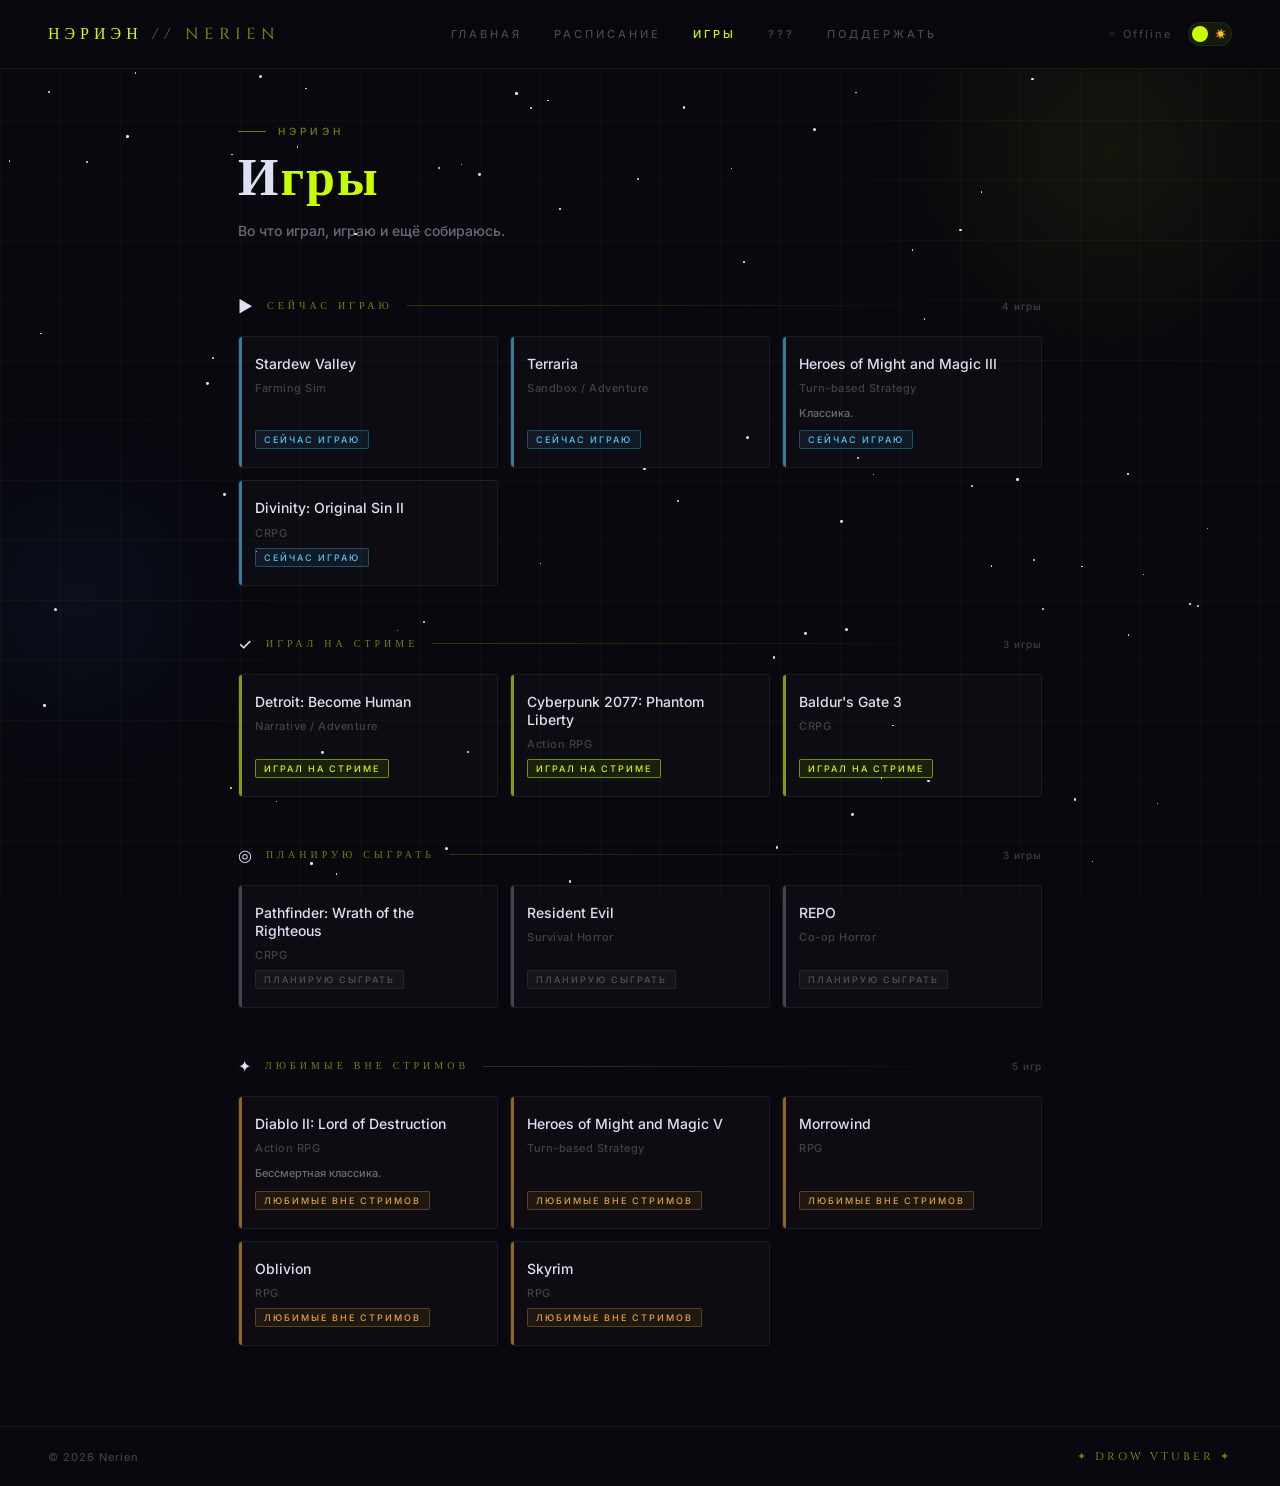
==== docs/games.html @ 8ca504ef "- поменяно название папки;" ====
<!DOCTYPE html>
<html lang="ru">
<head>
  <meta charset="UTF-8">
  <meta name="viewport" content="width=device-width, initial-scale=1.0">
  <title>Игры — Нэриэн</title>
  <link rel="stylesheet" href="../CSS/style.css">
  <link rel="stylesheet" href="../CSS/games.css">
</head>
<body>

<div class="bg-layer">
  <div class="bg-grid"></div>
  <div class="bg-orb1"></div>
  <div class="bg-orb2"></div>
</div>

<nav>
  <div class="logo"><a href="index.html">Нэриэн <span>// Nerien</span></a></div>
  <div class="nav-links">
    <a href="index.html">Главная</a>
    <a href="schedule.html">Расписание</a>
    <a href="games.html" class="active">Игры</a>
    <a href="lore.html">???</a>
    <a href="support.html">Поддержать</a>
  </div>
  <div class="nav-right">
    <div class="nav-live"><span class="live-dot"></span>Offline</div>
    <button class="theme-toggle" id="theme-toggle" title="Сменить тему">
      <div class="toggle-icons"><span>🌙</span><span>☀️</span></div>
    </button>
  </div>
</nav>

<main class="page-main">
  <div class="page-header">
    <div class="hero-eyebrow">Нэриэн</div>
    <h1 class="page-title">И<span class="accent">гры</span></h1>
    <p class="page-sub">Во что играл, играю и ещё собираюсь.</p>
  </div>

  <div class="games-sections" id="games-sections">
    <!-- Генерируется из JS -->
  </div>
</main>

<footer>
  <div class="f-copy">© 2026 Nerien</div>
  <div class="f-sig">✦ DROW VTUBER ✦</div>
</footer>

<script src="../JS/script.js"></script>
<script src="../JS/games.js"></script>
</body>
</html>
---- CSS/style.css ----
@import url('https://fonts.googleapis.com/css2?family=Cinzel:wght@400;600;700&family=Inter:wght@300;400;500&display=swap');

* { margin: 0; padding: 0; box-sizing: border-box; }

body {
  font-family: 'Inter', sans-serif;
  font-weight: 500;
  overflow-x: hidden;
  transition: background .4s, color .4s;
}

/* ===================== ТЁМНАЯ ТЕМА (по умолчанию) ===================== */
body.dark {
  background: #08080e;
  color: #dde0f0;
  --accent: #c8ff00;
  --accent-dim: rgba(200,255,0,0.5);
  --accent-bg: rgba(200,255,0,0.08);
  --accent-border: rgba(200,255,0,0.5);
  --accent-orb: rgba(200,255,0,0.06);
  --blue: rgba(100,180,255,0.8);
  --blue-orb: rgba(60,140,255,0.06);
  --text-primary: #dde0f0;
  --text-muted: rgba(221,224,240,0.45);
  --text-faint: rgba(221,224,240,0.25);
  --text-label: rgba(221,224,240,0.3);
  --border: rgba(221,224,240,0.07);
  --border-nav: rgba(200,255,0,0.08);
  --card-bg: rgba(255,255,255,0.02);
  --card-hover: rgba(255,255,255,0.04);
  --surface: #08080e;
  --nav-bg: rgba(8,8,14,0.85);
  --grid-color: rgba(200,255,0,0.03);
  --dust-color: rgba(255,255,255,0.9);
  --placeholder-border: rgba(200,255,0,0.2);
  --placeholder-bg: rgba(200,255,0,0.02);
  --placeholder-text: rgba(200,255,0,0.3);
  --stat-track: rgba(221,224,240,0.06);
  --stat1: linear-gradient(90deg, #c8ff00, #a0d000);
  --stat2: linear-gradient(90deg, #4fc3f7, #2096c8);
  --stat3: linear-gradient(90deg, #c8ff00, #4fc3f7);
  --stat4: linear-gradient(90deg, rgba(221,224,240,0.3), rgba(221,224,240,0.1));
  --glow: rgba(200,255,0,0.12);
  --glow2: rgba(200,255,0,0.25);
  --shadow: none;
}

/* ===================== СВЕТЛАЯ ТЕМА ===================== */
body.light {
  background: #f0ede6;
  color: #1a1a2e;
  --accent: #7a5c1e;
  --accent-dim: rgba(122,92,30,0.55);
  --accent-bg: rgba(122,92,30,0.08);
  --accent-border: rgba(122,92,30,0.45);
  --accent-orb: rgba(180,140,60,0.1);
  --blue: rgba(80,120,200,0.8);
  --blue-orb: rgba(80,120,200,0.08);
  --text-primary: #1a1a2e;
  --text-muted: rgba(26,26,46,0.5);
  --text-faint: rgba(26,26,46,0.25);
  --text-label: rgba(26,26,46,0.3);
  --border: rgba(26,26,46,0.08);
  --border-nav: rgba(100,70,20,0.1);
  --card-bg: rgba(255,255,255,0.5);
  --card-hover: rgba(255,255,255,0.9);
  --surface: #f0ede6;
  --nav-bg: rgba(240,237,230,0.85);
  --grid-color: rgba(100,70,20,0.05);
  --dust-color: rgba(160,120,40,0.35);
  --placeholder-border: rgba(122,92,30,0.25);
  --placeholder-bg: rgba(122,92,30,0.03);
  --placeholder-text: rgba(122,92,30,0.4);
  --stat-track: rgba(26,26,46,0.07);
  --stat1: linear-gradient(90deg, #b8922a, #8a6e1e);
  --stat2: linear-gradient(90deg, #5078c8, #3a5aa0);
  --stat3: linear-gradient(90deg, #b8922a, #5078c8);
  --stat4: linear-gradient(90deg, rgba(26,26,46,0.25), rgba(26,26,46,0.1));
  --glow: rgba(180,140,60,0.15);
  --glow2: rgba(180,140,60,0.3);
  --shadow: 0 8px 24px rgba(0,0,0,0.06);
}

/* ===================== BACKGROUND ===================== */
.bg-layer {
  position: fixed;
  inset: 0;
  pointer-events: none;
  overflow: hidden;
  z-index: 0;
}
.bg-grid {
  position: absolute;
  inset: 0;
  background-image:
          linear-gradient(var(--grid-color) 1px, transparent 1px),
          linear-gradient(90deg, var(--grid-color) 1px, transparent 1px);
  background-size: 60px 60px;
}
.bg-orb1 {
  position: absolute;
  top: -100px; right: -80px;
  width: 500px; height: 500px;
  border-radius: 50%;
  background: radial-gradient(circle, var(--accent-orb) 0%, transparent 70%);
}
.bg-orb2 {
  position: absolute;
  bottom: 100px; left: -120px;
  width: 400px; height: 400px;
  border-radius: 50%;
  background: radial-gradient(circle, var(--blue-orb) 0%, transparent 70%);
}
.particle {
  position: absolute;
  border-radius: 50%;
  background: var(--dust-color);
  animation: tw var(--d) ease-in-out infinite alternate;
}
@keyframes tw { from { opacity: .05; } to { opacity: .65; } }

/* ===================== THEME TOGGLE ===================== */
.theme-toggle {
  width: 44px; height: 24px;
  border-radius: 12px;
  border: 1px solid var(--border-nav);
  background: var(--accent-bg);
  cursor: pointer;
  position: relative;
  transition: background .3s, border-color .3s;
  flex-shrink: 0;
}
.theme-toggle::after {
  content: '';
  position: absolute;
  top: 3px; left: 3px;
  width: 16px; height: 16px;
  border-radius: 50%;
  background: var(--accent);
  transition: transform .3s, background .3s;
}
body.light .theme-toggle::after { transform: translateX(20px); }
.toggle-icons {
  position: absolute;
  inset: 0;
  display: flex;
  align-items: center;
  justify-content: space-between;
  padding: 0 5px;
  font-size: 9px;
  pointer-events: none;
}

/* ===================== NAV ===================== */
nav {
  position: relative;
  z-index: 10;
  display: flex;
  justify-content: space-between;
  align-items: center;
  padding: 22px 48px;
  border-bottom: 1px solid var(--border-nav);
  background: var(--nav-bg);
  backdrop-filter: blur(8px);
}
.logo {
  font-family: 'Cinzel', serif;
  font-size: 16px;
  letter-spacing: 5px;
  color: var(--accent);
  text-transform: uppercase;
}
.logo span { color: var(--accent-dim); }
.nav-links { display: flex; gap: 32px; }
.nav-links a {
  font-size: 11px;
  color: var(--text-label);
  text-decoration: none;
  letter-spacing: 3px;
  text-transform: uppercase;
  transition: color .2s;
  cursor: pointer;
}
.nav-links a:hover { color: var(--accent); }
.nav-right { display: flex; align-items: center; gap: 16px; }
.nav-live {
  display: flex;
  align-items: center;
  gap: 8px;
  font-size: 11px;
  color: var(--text-faint);
  letter-spacing: 2px;
}
.live-dot {
  width: 6px; height: 6px;
  border-radius: 50%;
  background: var(--border);
}
.live-dot.online { background: #e05050; animation: pulse 1.5s infinite; }
@keyframes pulse { 0%,100% { opacity:1; } 50% { opacity:.3; } }

/* ===================== HERO ===================== */
.hero {
  position: relative;
  z-index: 5;
  display: grid;
  grid-template-columns: 1fr 300px;
  min-height: 380px;
}
.hero-left {
  padding: 56px 48px 48px;
  display: flex;
  flex-direction: column;
  justify-content: center;
}
.hero-eyebrow {
  font-size: 10px;
  letter-spacing: 4px;
  text-transform: uppercase;
  color: var(--accent-dim);
  margin-bottom: 18px;
  display: flex;
  align-items: center;
  gap: 12px;
}
.hero-eyebrow::before {
  content: '';
  display: block;
  width: 28px; height: 1px;
  background: var(--accent-dim);
}
.hero-name {
  font-family: 'Cinzel', serif;
  font-size: 64px;
  font-weight: 700;
  line-height: .95;
  letter-spacing: 2px;
  color: var(--text-primary);
}
.hero-name .accent { color: var(--accent); }
.hero-sub {
  font-size: 14px;
  color: var(--text-muted);
  margin-top: 20px;
  line-height: 1.9;
  max-width: 400px;
}
.hero-sub em { color: var(--blue); font-style: normal; }
.hero-actions { display: flex; gap: 12px; margin-top: 32px; flex-wrap: wrap; }
.btn-p {
  padding: 12px 28px;
  background: var(--accent-bg);
  border: 1px solid var(--accent-border);
  color: var(--accent);
  font-family: 'Inter', sans-serif;
  font-weight: 500;
  font-size: 11px;
  letter-spacing: 3px;
  text-transform: uppercase;
  cursor: pointer;
  transition: all .2s;
  border-radius: 2px;
}
.btn-p:hover { background: rgba(0,0,0,0.05); filter: brightness(1.1); }
.btn-s {
  padding: 12px 28px;
  background: transparent;
  border: 1px solid var(--border);
  color: var(--text-muted);
  font-family: 'Inter', sans-serif;
  font-weight: 500;
  font-size: 11px;
  letter-spacing: 3px;
  text-transform: uppercase;
  cursor: pointer;
  transition: all .2s;
  border-radius: 2px;
}
.btn-s:hover { border-color: var(--blue); color: var(--blue); }

.hero-right {
  position: relative;
  border-left: 1px solid var(--border-nav);
  display: flex;
  align-items: flex-end;
  justify-content: center;
  overflow: hidden;
}
.hero-right::before {
  content: '';
  position: absolute;
  inset: 0;
  background: radial-gradient(ellipse at 50% 90%, var(--glow) 0%, transparent 65%);
}

/* ФОТО */
.char-photo {
  position: relative;
  width: 240px; height: 320px;
  display: flex;
  align-items: flex-end;
  justify-content: center;
}
.char-photo img {
  /* 👇 ЗАМЕНИ src в HTML, убери style="display:none" */
  display: none;
  width: 100%; height: 100%;
  object-fit: contain;
  object-position: bottom center;
  position: relative;
  z-index: 2;
  filter:
          drop-shadow(0 0 20px var(--glow2))
          drop-shadow(0 0 50px var(--blue-orb));
}
.photo-placeholder {
  width: 100%; height: 100%;
  display: flex;
  flex-direction: column;
  align-items: center;
  justify-content: center;
  border: 1px dashed var(--placeholder-border);
  border-radius: 4px;
  background: var(--placeholder-bg);
  gap: 10px;
  position: relative;
  z-index: 2;
}
.ph-icon { font-size: 32px; color: var(--placeholder-text); }
.ph-text {
  font-size: 11px;
  letter-spacing: 2px;
  text-transform: uppercase;
  color: var(--placeholder-text);
  text-align: center;
  line-height: 2;
}
.ph-hint {
  font-size: 10px;
  color: var(--text-faint);
  text-align: center;
  line-height: 1.8;
  padding: 0 16px;
}
.char-glow {
  position: absolute;
  bottom: 0; left: 50%;
  transform: translateX(-50%);
  width: 180px; height: 90px;
  background: radial-gradient(ellipse, var(--glow) 0%, transparent 70%);
  pointer-events: none;
}

/* ===================== DIVIDER ===================== */
.divider {
  height: 1px;
  background: linear-gradient(90deg, transparent, var(--accent-border), var(--blue-orb), transparent);
  position: relative;
  z-index: 5;
  opacity: .5;
}

/* ===================== ABOUT ===================== */
.about {
  position: relative;
  z-index: 5;
  display: grid;
  grid-template-columns: 1fr 1fr;
}
.about-left { padding: 48px; border-right: 1px solid var(--border); }
.about-right { padding: 48px; }
.section-label {
  font-size: 10px;
  letter-spacing: 4px;
  text-transform: uppercase;
  color: var(--accent-dim);
  margin-bottom: 22px;
  display: flex;
  align-items: center;
  gap: 10px;
}
.section-label::after { content: ''; flex: 1; height: 1px; background: var(--border-nav); }
.about-title {
  font-family: 'Cinzel', serif;
  font-size: 24px;
  font-weight: 600;
  color: var(--text-primary);
  margin-bottom: 18px;
  line-height: 1.3;
}
.about-body { font-size: 14px; color: var(--text-muted); line-height: 2; }
.about-body strong { color: var(--text-primary); font-weight: 500; }
.traits { display: grid; grid-template-columns: 1fr 1fr; gap: 10px; margin-top: 24px; }
.trait {
  padding: 14px 16px;
  border: 1px solid var(--border);
  border-radius: 3px;
  background: var(--card-bg);
  transition: border-color .2s, background .2s;
}
.trait:hover { border-color: var(--accent-border); background: var(--card-hover); }
.trait-icon { font-size: 14px; margin-bottom: 6px; }
.trait-name { font-size: 10px; letter-spacing: 2px; text-transform: uppercase; color: var(--text-label); margin-bottom: 4px; }
.trait-val { font-size: 13px; font-weight: 500; color: var(--text-muted); }

/* STATS */
.stats { display: flex; flex-direction: column; gap: 18px; margin-top: 4px; }
.stat-row { display: flex; flex-direction: column; gap: 7px; }
.stat-label-row { display: flex; justify-content: space-between; font-size: 11px; color: var(--text-label); letter-spacing: 1px; }
.stat-bar { height: 3px; background: var(--stat-track); border-radius: 2px; overflow: hidden; }
.stat-fill { height: 100%; border-radius: 2px; width: 0%; transition: width 1.2s cubic-bezier(.4,0,.2,1); }

/* ===================== PLATFORMS ===================== */
.platforms {
  position: relative;
  z-index: 5;
  padding: 36px 48px;
  border-top: 1px solid var(--border);
}
.plat-grid { display: grid; grid-template-columns: repeat(3,1fr); gap: 14px; }
.plat-card {
  padding: 20px 22px;
  border: 1px solid var(--border);
  border-radius: 4px;
  background: var(--card-bg);
  cursor: pointer;
  transition: all .25s;
  display: flex;
  align-items: center;
  gap: 16px;
  text-decoration: none;
}
.plat-card:hover {
  background: var(--card-hover);
  transform: translateY(-3px);
  box-shadow: var(--shadow);
}
.plat-card.twitch:hover { border-color: var(--accent-border); }
.plat-card.tiktok:hover { border-color: rgba(220,60,60,0.4); }
.plat-card.youtube:hover { border-color: var(--blue); }
.plat-ico { width: 40px; height: 40px; border-radius: 50%; display: flex; align-items: center; justify-content: center; font-size: 15px; flex-shrink: 0; }
.ico-twitch { background: var(--accent-bg); border: 1px solid var(--accent-border); color: var(--accent); }
.ico-tiktok { background: rgba(220,60,60,0.08); border: 1px solid rgba(220,60,60,0.2); color: #dc3c3c; }
.ico-yt { background: var(--blue-orb); border: 1px solid rgba(80,120,200,0.2); color: var(--blue); }
.plat-name { font-size: 14px; font-weight: 500; color: var(--text-primary); margin-bottom: 3px; }
.plat-handle { font-size: 11px; color: var(--text-label); }

/* ===================== FOOTER ===================== */
footer {
  position: relative;
  z-index: 5;
  padding: 22px 48px;
  border-top: 1px solid var(--border);
  display: flex;
  justify-content: space-between;
  align-items: center;
}
.f-copy { font-size: 11px; color: var(--text-faint); letter-spacing: 1px; }
.f-sig { font-family: 'Cinzel', serif; font-size: 11px; color: var(--accent-dim); letter-spacing: 3px; }
---- CSS/games.css ----
nav .nav-links a.active { color: var(--accent); }
nav .logo a { text-decoration: none; color: var(--accent); }

.page-main {
  position: relative;
  z-index: 5;
  max-width: 900px;
  margin: 0 auto;
  padding: 56px 48px 80px;
}

.page-header { margin-bottom: 52px; }
.page-title {
  font-family: 'Cinzel', serif;
  font-size: 52px;
  font-weight: 700;
  line-height: .95;
  letter-spacing: 2px;
  color: var(--text-primary);
  margin-bottom: 14px;
}
.page-title .accent { color: var(--accent); }
.page-sub { font-size: 14px; color: var(--text-muted); line-height: 1.8; }

/* Секции */
.games-sections { display: flex; flex-direction: column; gap: 48px; }

.games-section {}

.section-head {
  display: flex;
  align-items: center;
  gap: 14px;
  margin-bottom: 20px;
}
.section-icon { font-size: 16px; }
.section-name {
  font-size: 10px;
  letter-spacing: 4px;
  text-transform: uppercase;
  color: var(--accent-dim);
  font-family: 'Cinzel', serif;
}
.section-count {
  font-size: 10px;
  color: var(--text-faint);
  letter-spacing: 1px;
  margin-left: auto;
}
.section-line {
  flex: 1;
  height: 1px;
  background: linear-gradient(90deg, var(--accent-border), transparent);
  opacity: .4;
}

/* Сетка карточек */
.games-grid {
  display: grid;
  grid-template-columns: repeat(auto-fill, minmax(200px, 1fr));
  gap: 12px;
}

/* Карточка игры */
.game-card {
  padding: 18px 16px;
  border: 1px solid var(--border);
  border-radius: 4px;
  background: var(--card-bg);
  transition: all .25s;
  display: flex;
  flex-direction: column;
  gap: 8px;
  position: relative;
  overflow: hidden;
}
.game-card::before {
  content: '';
  position: absolute;
  top: 0; left: 0;
  width: 3px;
  height: 100%;
  background: var(--card-accent, transparent);
  transition: opacity .25s;
  opacity: .6;
}
.game-card:hover {
  background: var(--card-hover);
  transform: translateY(-2px);
}
.game-card:hover::before { opacity: 1; }

/* Цвет полоски по категории */
.game-card.played  { --card-accent: var(--accent); }
.game-card.playing { --card-accent: #4fc3f7; }
.game-card.planned { --card-accent: rgba(160,160,200,0.6); }
.game-card.fav     { --card-accent: #e8a030; }

.game-title {
  font-size: 14px;
  font-weight: 500;
  color: var(--text-primary);
  line-height: 1.3;
}
.game-genre {
  font-size: 11px;
  color: var(--text-faint);
  letter-spacing: .5px;
}
.game-note {
  font-size: 11px;
  color: var(--text-muted);
  line-height: 1.6;
  margin-top: 2px;
}

/* Бейдж */
.game-badge {
  display: inline-block;
  font-size: 9px;
  letter-spacing: 2px;
  text-transform: uppercase;
  padding: 3px 8px;
  border-radius: 2px;
  width: fit-content;
  margin-top: auto;
}
.badge-played  { background: var(--accent-bg);             color: var(--accent);      border: 1px solid var(--accent-border); }
.badge-playing { background: rgba(79,195,247,0.08);        color: #4fc3f7;            border: 1px solid rgba(79,195,247,0.3); }
.badge-planned { background: rgba(160,160,200,0.06);       color: var(--text-label);  border: 1px solid var(--border); }
.badge-fav     { background: rgba(232,160,48,0.08);        color: #e8a030;            border: 1px solid rgba(232,160,48,0.3); }

/* Адаптив */
@media (max-width: 600px) {
  .games-grid { grid-template-columns: 1fr 1fr; }
  .page-main { padding: 40px 24px 60px; }
  .page-title { font-size: 36px; }
}
@media (max-width: 380px) {
  .games-grid { grid-template-columns: 1fr; }
}
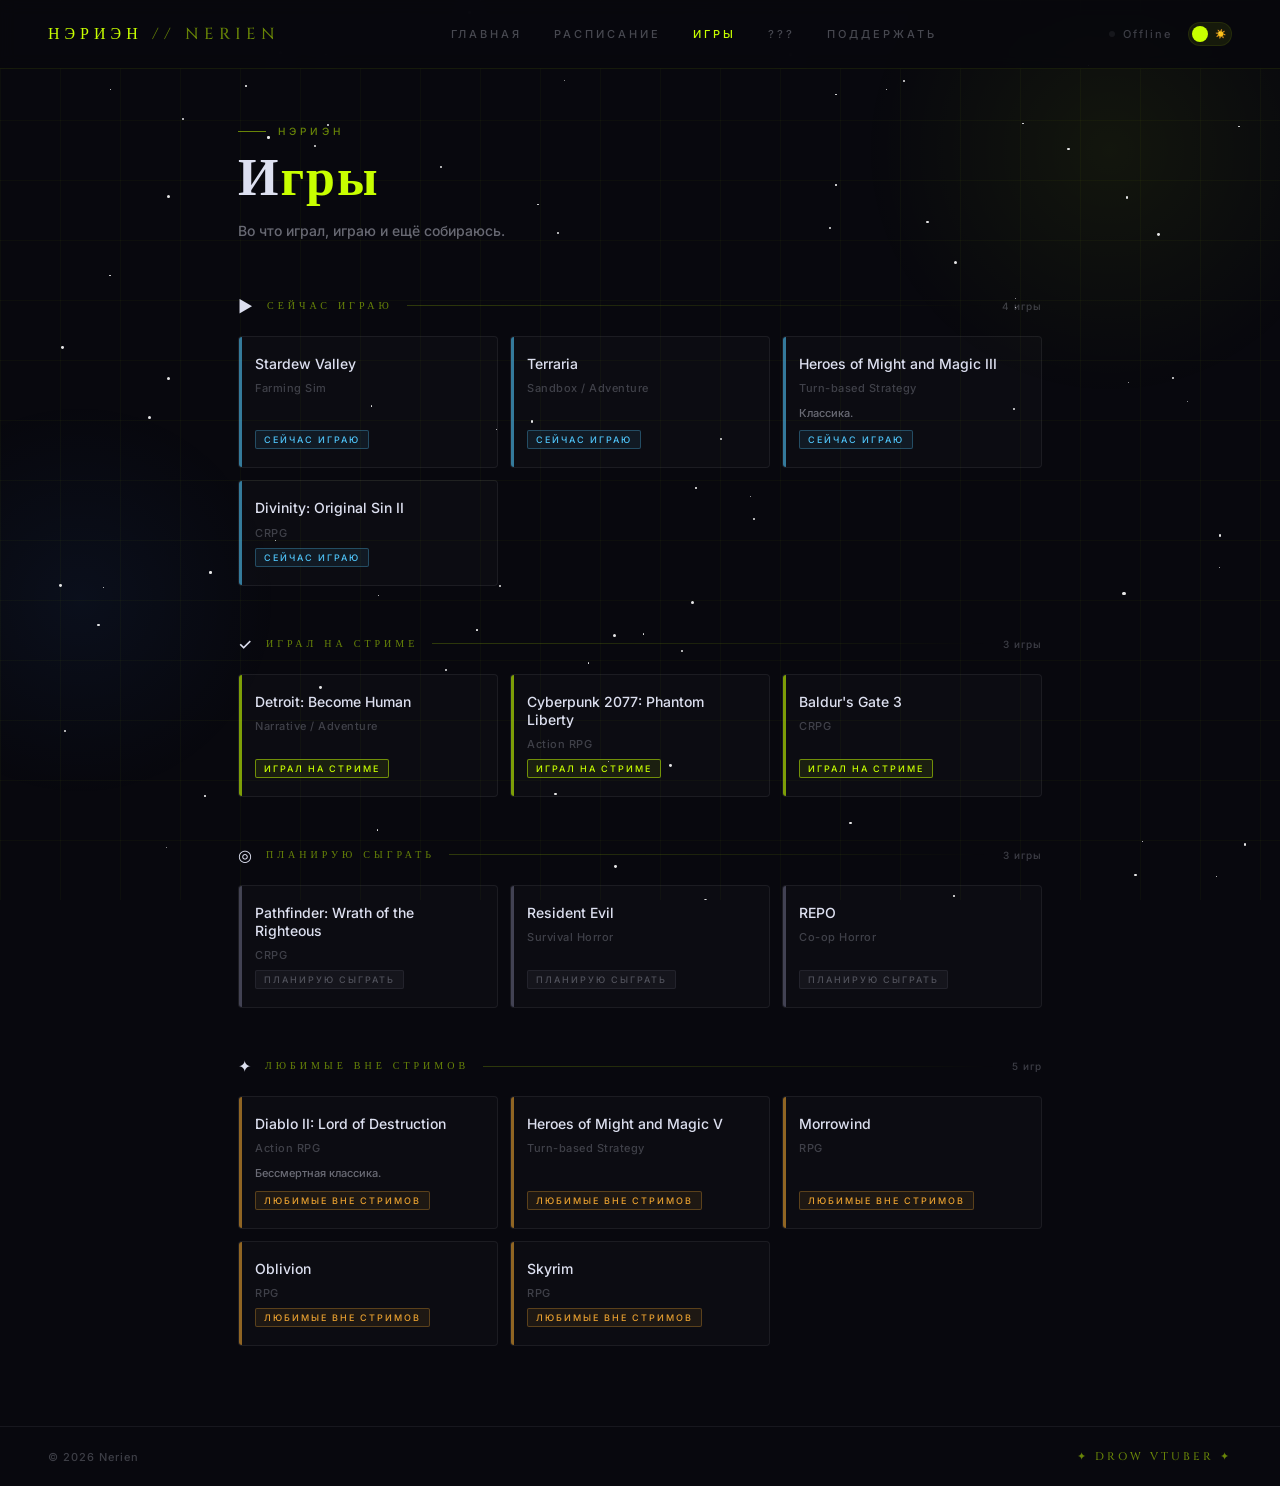
==== commit 623b1ddf: "- пришлось удалить папки;" ====
--- a/docs/games.html
+++ b/docs/games.html
@@ -4,8 +4,8 @@
   <meta charset="UTF-8">
   <meta name="viewport" content="width=device-width, initial-scale=1.0">
   <title>Игры — Нэриэн</title>
-  <link rel="stylesheet" href="../CSS/style.css">
-  <link rel="stylesheet" href="../CSS/games.css">
+  <link rel="stylesheet" href="style.css">
+  <link rel="stylesheet" href="games.css">
 </head>
 <body>
 
@@ -49,7 +49,7 @@
   <div class="f-sig">✦ DROW VTUBER ✦</div>
 </footer>
 
-<script src="../JS/script.js"></script>
-<script src="../JS/games.js"></script>
+<script src="script.js"></script>
+<script src="games.js"></script>
 </body>
 </html>
--- a/docs/style.css
+++ b/docs/style.css
@@ -0,0 +1,459 @@
+@import url('https://fonts.googleapis.com/css2?family=Cinzel:wght@400;600;700&family=Inter:wght@300;400;500&display=swap');
+
+* { margin: 0; padding: 0; box-sizing: border-box; }
+
+body {
+  font-family: 'Inter', sans-serif;
+  font-weight: 500;
+  overflow-x: hidden;
+  transition: background .4s, color .4s;
+}
+
+/* ===================== ТЁМНАЯ ТЕМА (по умолчанию) ===================== */
+body.dark {
+  background: #08080e;
+  color: #dde0f0;
+  --accent: #c8ff00;
+  --accent-dim: rgba(200,255,0,0.5);
+  --accent-bg: rgba(200,255,0,0.08);
+  --accent-border: rgba(200,255,0,0.5);
+  --accent-orb: rgba(200,255,0,0.06);
+  --blue: rgba(100,180,255,0.8);
+  --blue-orb: rgba(60,140,255,0.06);
+  --text-primary: #dde0f0;
+  --text-muted: rgba(221,224,240,0.45);
+  --text-faint: rgba(221,224,240,0.25);
+  --text-label: rgba(221,224,240,0.3);
+  --border: rgba(221,224,240,0.07);
+  --border-nav: rgba(200,255,0,0.08);
+  --card-bg: rgba(255,255,255,0.02);
+  --card-hover: rgba(255,255,255,0.04);
+  --surface: #08080e;
+  --nav-bg: rgba(8,8,14,0.85);
+  --grid-color: rgba(200,255,0,0.03);
+  --dust-color: rgba(255,255,255,0.9);
+  --placeholder-border: rgba(200,255,0,0.2);
+  --placeholder-bg: rgba(200,255,0,0.02);
+  --placeholder-text: rgba(200,255,0,0.3);
+  --stat-track: rgba(221,224,240,0.06);
+  --stat1: linear-gradient(90deg, #c8ff00, #a0d000);
+  --stat2: linear-gradient(90deg, #4fc3f7, #2096c8);
+  --stat3: linear-gradient(90deg, #c8ff00, #4fc3f7);
+  --stat4: linear-gradient(90deg, rgba(221,224,240,0.3), rgba(221,224,240,0.1));
+  --glow: rgba(200,255,0,0.12);
+  --glow2: rgba(200,255,0,0.25);
+  --shadow: none;
+}
+
+/* ===================== СВЕТЛАЯ ТЕМА ===================== */
+body.light {
+  background: #f0ede6;
+  color: #1a1a2e;
+  --accent: #7a5c1e;
+  --accent-dim: rgba(122,92,30,0.55);
+  --accent-bg: rgba(122,92,30,0.08);
+  --accent-border: rgba(122,92,30,0.45);
+  --accent-orb: rgba(180,140,60,0.1);
+  --blue: rgba(80,120,200,0.8);
+  --blue-orb: rgba(80,120,200,0.08);
+  --text-primary: #1a1a2e;
+  --text-muted: rgba(26,26,46,0.5);
+  --text-faint: rgba(26,26,46,0.25);
+  --text-label: rgba(26,26,46,0.3);
+  --border: rgba(26,26,46,0.08);
+  --border-nav: rgba(100,70,20,0.1);
+  --card-bg: rgba(255,255,255,0.5);
+  --card-hover: rgba(255,255,255,0.9);
+  --surface: #f0ede6;
+  --nav-bg: rgba(240,237,230,0.85);
+  --grid-color: rgba(100,70,20,0.05);
+  --dust-color: rgba(160,120,40,0.35);
+  --placeholder-border: rgba(122,92,30,0.25);
+  --placeholder-bg: rgba(122,92,30,0.03);
+  --placeholder-text: rgba(122,92,30,0.4);
+  --stat-track: rgba(26,26,46,0.07);
+  --stat1: linear-gradient(90deg, #b8922a, #8a6e1e);
+  --stat2: linear-gradient(90deg, #5078c8, #3a5aa0);
+  --stat3: linear-gradient(90deg, #b8922a, #5078c8);
+  --stat4: linear-gradient(90deg, rgba(26,26,46,0.25), rgba(26,26,46,0.1));
+  --glow: rgba(180,140,60,0.15);
+  --glow2: rgba(180,140,60,0.3);
+  --shadow: 0 8px 24px rgba(0,0,0,0.06);
+}
+
+/* ===================== BACKGROUND ===================== */
+.bg-layer {
+  position: fixed;
+  inset: 0;
+  pointer-events: none;
+  overflow: hidden;
+  z-index: 0;
+}
+.bg-grid {
+  position: absolute;
+  inset: 0;
+  background-image:
+          linear-gradient(var(--grid-color) 1px, transparent 1px),
+          linear-gradient(90deg, var(--grid-color) 1px, transparent 1px);
+  background-size: 60px 60px;
+}
+.bg-orb1 {
+  position: absolute;
+  top: -100px; right: -80px;
+  width: 500px; height: 500px;
+  border-radius: 50%;
+  background: radial-gradient(circle, var(--accent-orb) 0%, transparent 70%);
+}
+.bg-orb2 {
+  position: absolute;
+  bottom: 100px; left: -120px;
+  width: 400px; height: 400px;
+  border-radius: 50%;
+  background: radial-gradient(circle, var(--blue-orb) 0%, transparent 70%);
+}
+.particle {
+  position: absolute;
+  border-radius: 50%;
+  background: var(--dust-color);
+  animation: tw var(--d) ease-in-out infinite alternate;
+}
+@keyframes tw { from { opacity: .05; } to { opacity: .65; } }
+
+/* ===================== THEME TOGGLE ===================== */
+.theme-toggle {
+  width: 44px; height: 24px;
+  border-radius: 12px;
+  border: 1px solid var(--border-nav);
+  background: var(--accent-bg);
+  cursor: pointer;
+  position: relative;
+  transition: background .3s, border-color .3s;
+  flex-shrink: 0;
+}
+.theme-toggle::after {
+  content: '';
+  position: absolute;
+  top: 3px; left: 3px;
+  width: 16px; height: 16px;
+  border-radius: 50%;
+  background: var(--accent);
+  transition: transform .3s, background .3s;
+}
+body.light .theme-toggle::after { transform: translateX(20px); }
+.toggle-icons {
+  position: absolute;
+  inset: 0;
+  display: flex;
+  align-items: center;
+  justify-content: space-between;
+  padding: 0 5px;
+  font-size: 9px;
+  pointer-events: none;
+}
+
+/* ===================== NAV ===================== */
+nav {
+  position: relative;
+  z-index: 10;
+  display: flex;
+  justify-content: space-between;
+  align-items: center;
+  padding: 22px 48px;
+  border-bottom: 1px solid var(--border-nav);
+  background: var(--nav-bg);
+  backdrop-filter: blur(8px);
+}
+.logo {
+  font-family: 'Cinzel', serif;
+  font-size: 16px;
+  letter-spacing: 5px;
+  color: var(--accent);
+  text-transform: uppercase;
+}
+.logo span { color: var(--accent-dim); }
+.nav-links { display: flex; gap: 32px; }
+.nav-links a {
+  font-size: 11px;
+  color: var(--text-label);
+  text-decoration: none;
+  letter-spacing: 3px;
+  text-transform: uppercase;
+  transition: color .2s;
+  cursor: pointer;
+}
+.nav-links a:hover { color: var(--accent); }
+.nav-right { display: flex; align-items: center; gap: 16px; }
+.nav-live {
+  display: flex;
+  align-items: center;
+  gap: 8px;
+  font-size: 11px;
+  color: var(--text-faint);
+  letter-spacing: 2px;
+}
+.live-dot {
+  width: 6px; height: 6px;
+  border-radius: 50%;
+  background: var(--border);
+}
+.live-dot.online { background: #e05050; animation: pulse 1.5s infinite; }
+@keyframes pulse { 0%,100% { opacity:1; } 50% { opacity:.3; } }
+
+/* ===================== HERO ===================== */
+.hero {
+  position: relative;
+  z-index: 5;
+  display: grid;
+  grid-template-columns: 1fr 300px;
+  min-height: 380px;
+}
+.hero-left {
+  padding: 56px 48px 48px;
+  display: flex;
+  flex-direction: column;
+  justify-content: center;
+}
+.hero-eyebrow {
+  font-size: 10px;
+  letter-spacing: 4px;
+  text-transform: uppercase;
+  color: var(--accent-dim);
+  margin-bottom: 18px;
+  display: flex;
+  align-items: center;
+  gap: 12px;
+}
+.hero-eyebrow::before {
+  content: '';
+  display: block;
+  width: 28px; height: 1px;
+  background: var(--accent-dim);
+}
+.hero-name {
+  font-family: 'Cinzel', serif;
+  font-size: 64px;
+  font-weight: 700;
+  line-height: .95;
+  letter-spacing: 2px;
+  color: var(--text-primary);
+}
+.hero-name .accent { color: var(--accent); }
+.hero-sub {
+  font-size: 14px;
+  color: var(--text-muted);
+  margin-top: 20px;
+  line-height: 1.9;
+  max-width: 400px;
+}
+.hero-sub em { color: var(--blue); font-style: normal; }
+.hero-actions { display: flex; gap: 12px; margin-top: 32px; flex-wrap: wrap; }
+.btn-p {
+  padding: 12px 28px;
+  background: var(--accent-bg);
+  border: 1px solid var(--accent-border);
+  color: var(--accent);
+  font-family: 'Inter', sans-serif;
+  font-weight: 500;
+  font-size: 11px;
+  letter-spacing: 3px;
+  text-transform: uppercase;
+  cursor: pointer;
+  transition: all .2s;
+  border-radius: 2px;
+}
+.btn-p:hover { background: rgba(0,0,0,0.05); filter: brightness(1.1); }
+.btn-s {
+  padding: 12px 28px;
+  background: transparent;
+  border: 1px solid var(--border);
+  color: var(--text-muted);
+  font-family: 'Inter', sans-serif;
+  font-weight: 500;
+  font-size: 11px;
+  letter-spacing: 3px;
+  text-transform: uppercase;
+  cursor: pointer;
+  transition: all .2s;
+  border-radius: 2px;
+}
+.btn-s:hover { border-color: var(--blue); color: var(--blue); }
+
+.hero-right {
+  position: relative;
+  border-left: 1px solid var(--border-nav);
+  display: flex;
+  align-items: flex-end;
+  justify-content: center;
+  overflow: hidden;
+}
+.hero-right::before {
+  content: '';
+  position: absolute;
+  inset: 0;
+  background: radial-gradient(ellipse at 50% 90%, var(--glow) 0%, transparent 65%);
+}
+
+/* ФОТО */
+.char-photo {
+  position: relative;
+  width: 240px; height: 320px;
+  display: flex;
+  align-items: flex-end;
+  justify-content: center;
+}
+.char-photo img {
+  /* 👇 ЗАМЕНИ src в HTML, убери style="display:none" */
+  display: none;
+  width: 100%; height: 100%;
+  object-fit: contain;
+  object-position: bottom center;
+  position: relative;
+  z-index: 2;
+  filter:
+          drop-shadow(0 0 20px var(--glow2))
+          drop-shadow(0 0 50px var(--blue-orb));
+}
+.photo-placeholder {
+  width: 100%; height: 100%;
+  display: flex;
+  flex-direction: column;
+  align-items: center;
+  justify-content: center;
+  border: 1px dashed var(--placeholder-border);
+  border-radius: 4px;
+  background: var(--placeholder-bg);
+  gap: 10px;
+  position: relative;
+  z-index: 2;
+}
+.ph-icon { font-size: 32px; color: var(--placeholder-text); }
+.ph-text {
+  font-size: 11px;
+  letter-spacing: 2px;
+  text-transform: uppercase;
+  color: var(--placeholder-text);
+  text-align: center;
+  line-height: 2;
+}
+.ph-hint {
+  font-size: 10px;
+  color: var(--text-faint);
+  text-align: center;
+  line-height: 1.8;
+  padding: 0 16px;
+}
+.char-glow {
+  position: absolute;
+  bottom: 0; left: 50%;
+  transform: translateX(-50%);
+  width: 180px; height: 90px;
+  background: radial-gradient(ellipse, var(--glow) 0%, transparent 70%);
+  pointer-events: none;
+}
+
+/* ===================== DIVIDER ===================== */
+.divider {
+  height: 1px;
+  background: linear-gradient(90deg, transparent, var(--accent-border), var(--blue-orb), transparent);
+  position: relative;
+  z-index: 5;
+  opacity: .5;
+}
+
+/* ===================== ABOUT ===================== */
+.about {
+  position: relative;
+  z-index: 5;
+  display: grid;
+  grid-template-columns: 1fr 1fr;
+}
+.about-left { padding: 48px; border-right: 1px solid var(--border); }
+.about-right { padding: 48px; }
+.section-label {
+  font-size: 10px;
+  letter-spacing: 4px;
+  text-transform: uppercase;
+  color: var(--accent-dim);
+  margin-bottom: 22px;
+  display: flex;
+  align-items: center;
+  gap: 10px;
+}
+.section-label::after { content: ''; flex: 1; height: 1px; background: var(--border-nav); }
+.about-title {
+  font-family: 'Cinzel', serif;
+  font-size: 24px;
+  font-weight: 600;
+  color: var(--text-primary);
+  margin-bottom: 18px;
+  line-height: 1.3;
+}
+.about-body { font-size: 14px; color: var(--text-muted); line-height: 2; }
+.about-body strong { color: var(--text-primary); font-weight: 500; }
+.traits { display: grid; grid-template-columns: 1fr 1fr; gap: 10px; margin-top: 24px; }
+.trait {
+  padding: 14px 16px;
+  border: 1px solid var(--border);
+  border-radius: 3px;
+  background: var(--card-bg);
+  transition: border-color .2s, background .2s;
+}
+.trait:hover { border-color: var(--accent-border); background: var(--card-hover); }
+.trait-icon { font-size: 14px; margin-bottom: 6px; }
+.trait-name { font-size: 10px; letter-spacing: 2px; text-transform: uppercase; color: var(--text-label); margin-bottom: 4px; }
+.trait-val { font-size: 13px; font-weight: 500; color: var(--text-muted); }
+
+/* STATS */
+.stats { display: flex; flex-direction: column; gap: 18px; margin-top: 4px; }
+.stat-row { display: flex; flex-direction: column; gap: 7px; }
+.stat-label-row { display: flex; justify-content: space-between; font-size: 11px; color: var(--text-label); letter-spacing: 1px; }
+.stat-bar { height: 3px; background: var(--stat-track); border-radius: 2px; overflow: hidden; }
+.stat-fill { height: 100%; border-radius: 2px; width: 0%; transition: width 1.2s cubic-bezier(.4,0,.2,1); }
+
+/* ===================== PLATFORMS ===================== */
+.platforms {
+  position: relative;
+  z-index: 5;
+  padding: 36px 48px;
+  border-top: 1px solid var(--border);
+}
+.plat-grid { display: grid; grid-template-columns: repeat(3,1fr); gap: 14px; }
+.plat-card {
+  padding: 20px 22px;
+  border: 1px solid var(--border);
+  border-radius: 4px;
+  background: var(--card-bg);
+  cursor: pointer;
+  transition: all .25s;
+  display: flex;
+  align-items: center;
+  gap: 16px;
+  text-decoration: none;
+}
+.plat-card:hover {
+  background: var(--card-hover);
+  transform: translateY(-3px);
+  box-shadow: var(--shadow);
+}
+.plat-card.twitch:hover { border-color: var(--accent-border); }
+.plat-card.tiktok:hover { border-color: rgba(220,60,60,0.4); }
+.plat-card.youtube:hover { border-color: var(--blue); }
+.plat-ico { width: 40px; height: 40px; border-radius: 50%; display: flex; align-items: center; justify-content: center; font-size: 15px; flex-shrink: 0; }
+.ico-twitch { background: var(--accent-bg); border: 1px solid var(--accent-border); color: var(--accent); }
+.ico-tiktok { background: rgba(220,60,60,0.08); border: 1px solid rgba(220,60,60,0.2); color: #dc3c3c; }
+.ico-yt { background: var(--blue-orb); border: 1px solid rgba(80,120,200,0.2); color: var(--blue); }
+.plat-name { font-size: 14px; font-weight: 500; color: var(--text-primary); margin-bottom: 3px; }
+.plat-handle { font-size: 11px; color: var(--text-label); }
+
+/* ===================== FOOTER ===================== */
+footer {
+  position: relative;
+  z-index: 5;
+  padding: 22px 48px;
+  border-top: 1px solid var(--border);
+  display: flex;
+  justify-content: space-between;
+  align-items: center;
+}
+.f-copy { font-size: 11px; color: var(--text-faint); letter-spacing: 1px; }
+.f-sig { font-family: 'Cinzel', serif; font-size: 11px; color: var(--accent-dim); letter-spacing: 3px; }
--- a/docs/games.css
+++ b/docs/games.css
@@ -0,0 +1,141 @@
+nav .nav-links a.active { color: var(--accent); }
+nav .logo a { text-decoration: none; color: var(--accent); }
+
+.page-main {
+  position: relative;
+  z-index: 5;
+  max-width: 900px;
+  margin: 0 auto;
+  padding: 56px 48px 80px;
+}
+
+.page-header { margin-bottom: 52px; }
+.page-title {
+  font-family: 'Cinzel', serif;
+  font-size: 52px;
+  font-weight: 700;
+  line-height: .95;
+  letter-spacing: 2px;
+  color: var(--text-primary);
+  margin-bottom: 14px;
+}
+.page-title .accent { color: var(--accent); }
+.page-sub { font-size: 14px; color: var(--text-muted); line-height: 1.8; }
+
+/* Секции */
+.games-sections { display: flex; flex-direction: column; gap: 48px; }
+
+.games-section {}
+
+.section-head {
+  display: flex;
+  align-items: center;
+  gap: 14px;
+  margin-bottom: 20px;
+}
+.section-icon { font-size: 16px; }
+.section-name {
+  font-size: 10px;
+  letter-spacing: 4px;
+  text-transform: uppercase;
+  color: var(--accent-dim);
+  font-family: 'Cinzel', serif;
+}
+.section-count {
+  font-size: 10px;
+  color: var(--text-faint);
+  letter-spacing: 1px;
+  margin-left: auto;
+}
+.section-line {
+  flex: 1;
+  height: 1px;
+  background: linear-gradient(90deg, var(--accent-border), transparent);
+  opacity: .4;
+}
+
+/* Сетка карточек */
+.games-grid {
+  display: grid;
+  grid-template-columns: repeat(auto-fill, minmax(200px, 1fr));
+  gap: 12px;
+}
+
+/* Карточка игры */
+.game-card {
+  padding: 18px 16px;
+  border: 1px solid var(--border);
+  border-radius: 4px;
+  background: var(--card-bg);
+  transition: all .25s;
+  display: flex;
+  flex-direction: column;
+  gap: 8px;
+  position: relative;
+  overflow: hidden;
+}
+.game-card::before {
+  content: '';
+  position: absolute;
+  top: 0; left: 0;
+  width: 3px;
+  height: 100%;
+  background: var(--card-accent, transparent);
+  transition: opacity .25s;
+  opacity: .6;
+}
+.game-card:hover {
+  background: var(--card-hover);
+  transform: translateY(-2px);
+}
+.game-card:hover::before { opacity: 1; }
+
+/* Цвет полоски по категории */
+.game-card.played  { --card-accent: var(--accent); }
+.game-card.playing { --card-accent: #4fc3f7; }
+.game-card.planned { --card-accent: rgba(160,160,200,0.6); }
+.game-card.fav     { --card-accent: #e8a030; }
+
+.game-title {
+  font-size: 14px;
+  font-weight: 500;
+  color: var(--text-primary);
+  line-height: 1.3;
+}
+.game-genre {
+  font-size: 11px;
+  color: var(--text-faint);
+  letter-spacing: .5px;
+}
+.game-note {
+  font-size: 11px;
+  color: var(--text-muted);
+  line-height: 1.6;
+  margin-top: 2px;
+}
+
+/* Бейдж */
+.game-badge {
+  display: inline-block;
+  font-size: 9px;
+  letter-spacing: 2px;
+  text-transform: uppercase;
+  padding: 3px 8px;
+  border-radius: 2px;
+  width: fit-content;
+  margin-top: auto;
+}
+.badge-played  { background: var(--accent-bg);             color: var(--accent);      border: 1px solid var(--accent-border); }
+.badge-playing { background: rgba(79,195,247,0.08);        color: #4fc3f7;            border: 1px solid rgba(79,195,247,0.3); }
+.badge-planned { background: rgba(160,160,200,0.06);       color: var(--text-label);  border: 1px solid var(--border); }
+.badge-fav     { background: rgba(232,160,48,0.08);        color: #e8a030;            border: 1px solid rgba(232,160,48,0.3); }
+
+/* Адаптив */
+@media (max-width: 600px) {
+  .games-grid { grid-template-columns: 1fr 1fr; }
+  .page-main { padding: 40px 24px 60px; }
+  .page-title { font-size: 36px; }
+}
+@media (max-width: 380px) {
+  .games-grid { grid-template-columns: 1fr; }
+}
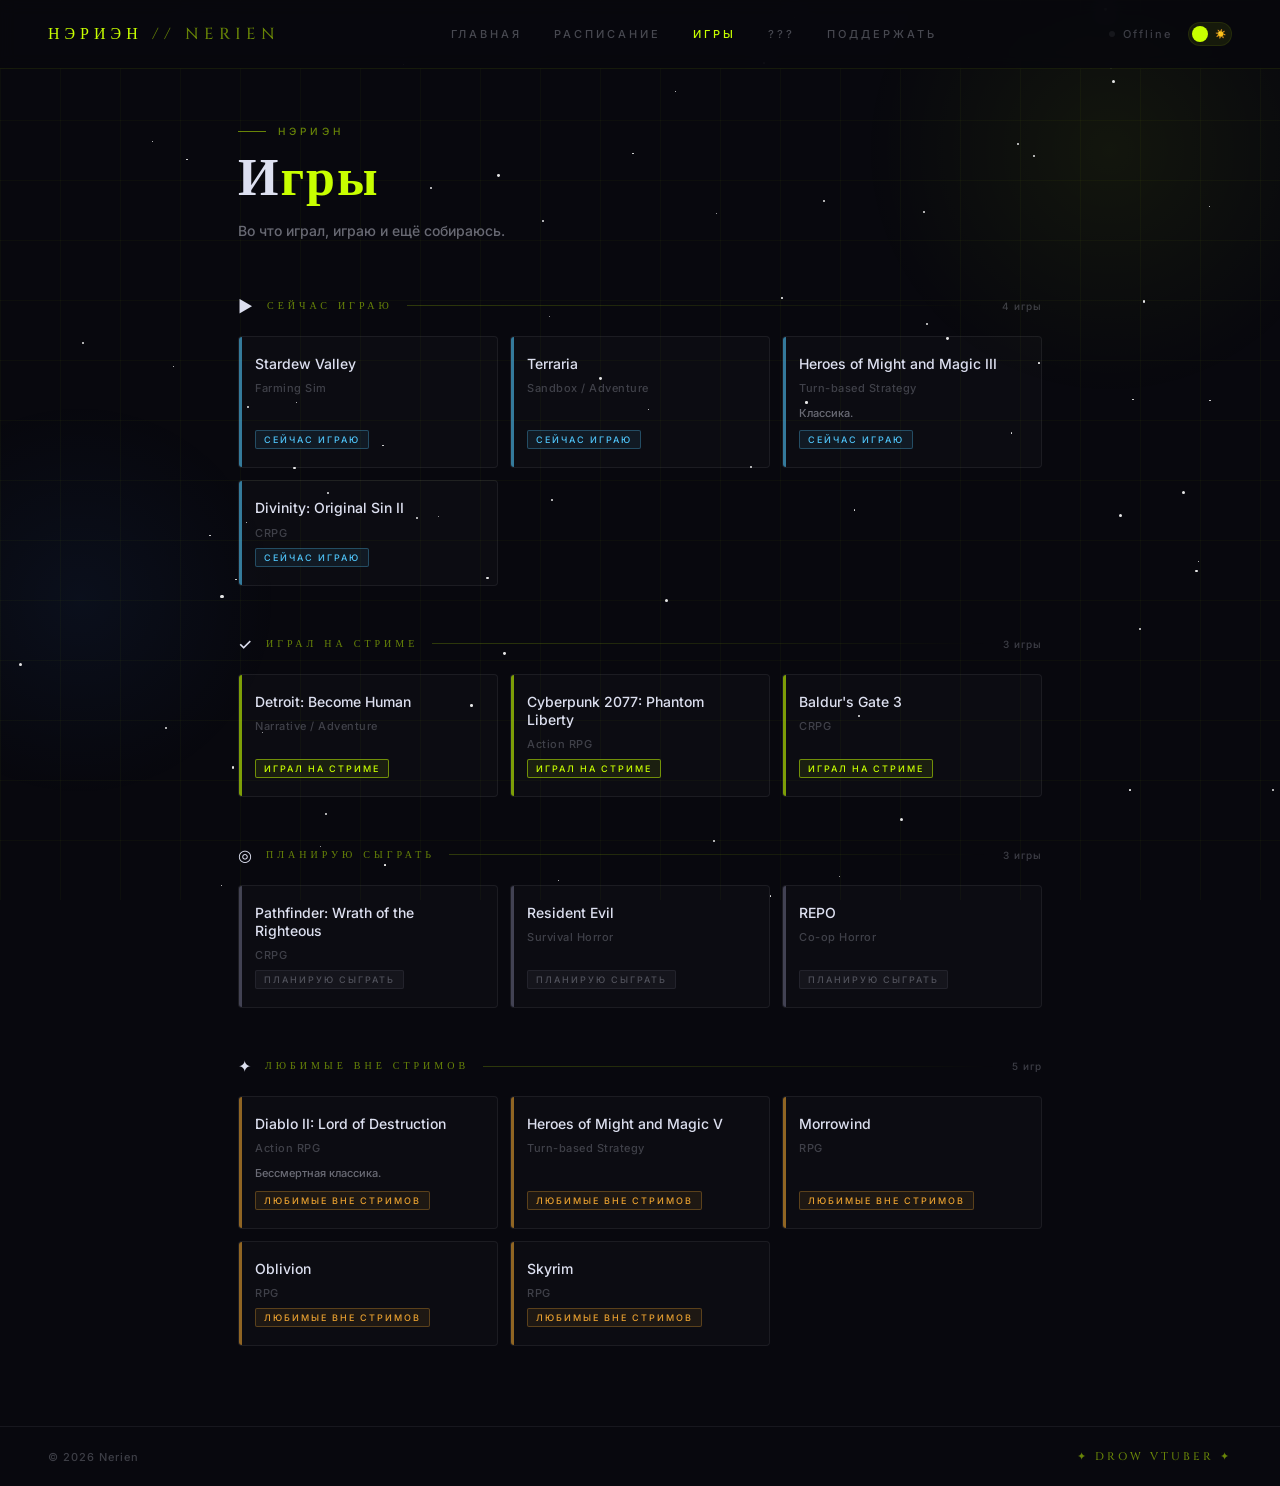
==== commit 4a82436c: "- мобильная версия добавлена. Пока хз, как работает;" ====
--- a/docs/games.html
+++ b/docs/games.html
@@ -8,6 +8,17 @@
   <link rel="stylesheet" href="games.css">
 </head>
 <body>
+
+<!-- Мобильное меню -->
+<div class="mobile-overlay" id="mobile-overlay"></div>
+<div class="mobile-menu" id="mobile-menu">
+  <a href="index.html">Главная</a>
+  <a href="schedule.html">Расписание</a>
+  <a href="games.html">Игры</a>
+  <a href="lore.html">???</a>
+  <a href="support.html">Поддержать</a>
+  <div class="mobile-live"><span class="live-dot"></span>Offline</div>
+</div>
 
 <div class="bg-layer">
   <div class="bg-grid"></div>
@@ -26,6 +37,7 @@
   </div>
   <div class="nav-right">
     <div class="nav-live"><span class="live-dot"></span>Offline</div>
+    <button class="burger" id="burger" aria-label="Меню"><span></span><span></span><span></span></button>
     <button class="theme-toggle" id="theme-toggle" title="Сменить тему">
       <div class="toggle-icons"><span>🌙</span><span>☀️</span></div>
     </button>
@@ -52,4 +64,4 @@
 <script src="script.js"></script>
 <script src="games.js"></script>
 </body>
-</html>
+</html>
--- a/docs/style.css
+++ b/docs/style.css
@@ -456,4 +456,111 @@
   align-items: center;
 }
 .f-copy { font-size: 11px; color: var(--text-faint); letter-spacing: 1px; }
-.f-sig { font-family: 'Cinzel', serif; font-size: 11px; color: var(--accent-dim); letter-spacing: 3px; }+.f-sig { font-family: 'Cinzel', serif; font-size: 11px; color: var(--accent-dim); letter-spacing: 3px; }
+
+/* ===================== МОБИЛЬНОЕ МЕНЮ ===================== */
+.burger {
+  display: none;
+  flex-direction: column;
+  gap: 5px;
+  cursor: pointer;
+  padding: 4px;
+  background: none;
+  border: none;
+  z-index: 101;
+}
+.burger span {
+  display: block;
+  width: 22px;
+  height: 2px;
+  background: var(--accent);
+  border-radius: 2px;
+  transition: all .3s;
+}
+.burger.open span:nth-child(1) { transform: translateY(7px) rotate(45deg); }
+.burger.open span:nth-child(2) { opacity: 0; }
+.burger.open span:nth-child(3) { transform: translateY(-7px) rotate(-45deg); }
+
+.mobile-overlay {
+  display: none;
+  position: fixed;
+  inset: 0;
+  background: rgba(0,0,0,0.5);
+  z-index: 98;
+  opacity: 0;
+  transition: opacity .3s;
+}
+.mobile-overlay.open { opacity: 1; }
+
+.mobile-menu {
+  position: fixed;
+  top: 0; right: -280px;
+  width: 280px;
+  height: 100%;
+  background: var(--surface);
+  border-left: 1px solid var(--border-nav);
+  z-index: 99;
+  transition: right .3s cubic-bezier(.4,0,.2,1);
+  display: flex;
+  flex-direction: column;
+  padding: 80px 32px 40px;
+  gap: 8px;
+}
+.mobile-menu.open { right: 0; }
+.mobile-menu a {
+  font-size: 15px;
+  letter-spacing: 2px;
+  text-transform: uppercase;
+  color: var(--text-muted);
+  text-decoration: none;
+  padding: 12px 0;
+  border-bottom: 1px solid var(--border);
+  transition: color .2s;
+}
+.mobile-menu a:hover,
+.mobile-menu a.active { color: var(--accent); }
+.mobile-menu .mobile-live {
+  margin-top: auto;
+  display: flex;
+  align-items: center;
+  gap: 8px;
+  font-size: 11px;
+  color: var(--text-faint);
+  letter-spacing: 2px;
+}
+.mobile-menu .theme-toggle { margin-top: 16px; }
+
+/* ===================== АДАПТИВ ===================== */
+@media (max-width: 768px) {
+  /* Nav */
+  .nav-links { display: none; }
+  .burger { display: flex; }
+  .mobile-overlay { display: block; pointer-events: none; }
+  .mobile-overlay.open { pointer-events: all; }
+  nav { padding: 18px 24px; }
+
+  /* Hero */
+  .hero { grid-template-columns: 1fr; min-height: auto; }
+  .hero-left { padding: 40px 24px 32px; }
+  .hero-name { font-size: 44px; }
+  .hero-right { display: none; }
+
+  /* About */
+  .about { grid-template-columns: 1fr; }
+  .about-left { border-right: none; border-bottom: 1px solid var(--border); padding: 32px 24px; }
+  .about-right { padding: 32px 24px; }
+
+  /* Platforms */
+  .platforms { padding: 28px 24px; }
+  .plat-grid { grid-template-columns: 1fr; }
+
+  /* Footer */
+  footer { padding: 18px 24px; flex-direction: column; gap: 8px; text-align: center; }
+}
+
+@media (max-width: 480px) {
+  .hero-name { font-size: 36px; }
+  .traits { grid-template-columns: 1fr; }
+  .hero-actions { flex-direction: column; }
+  .btn-p, .btn-s { text-align: center; }
+}
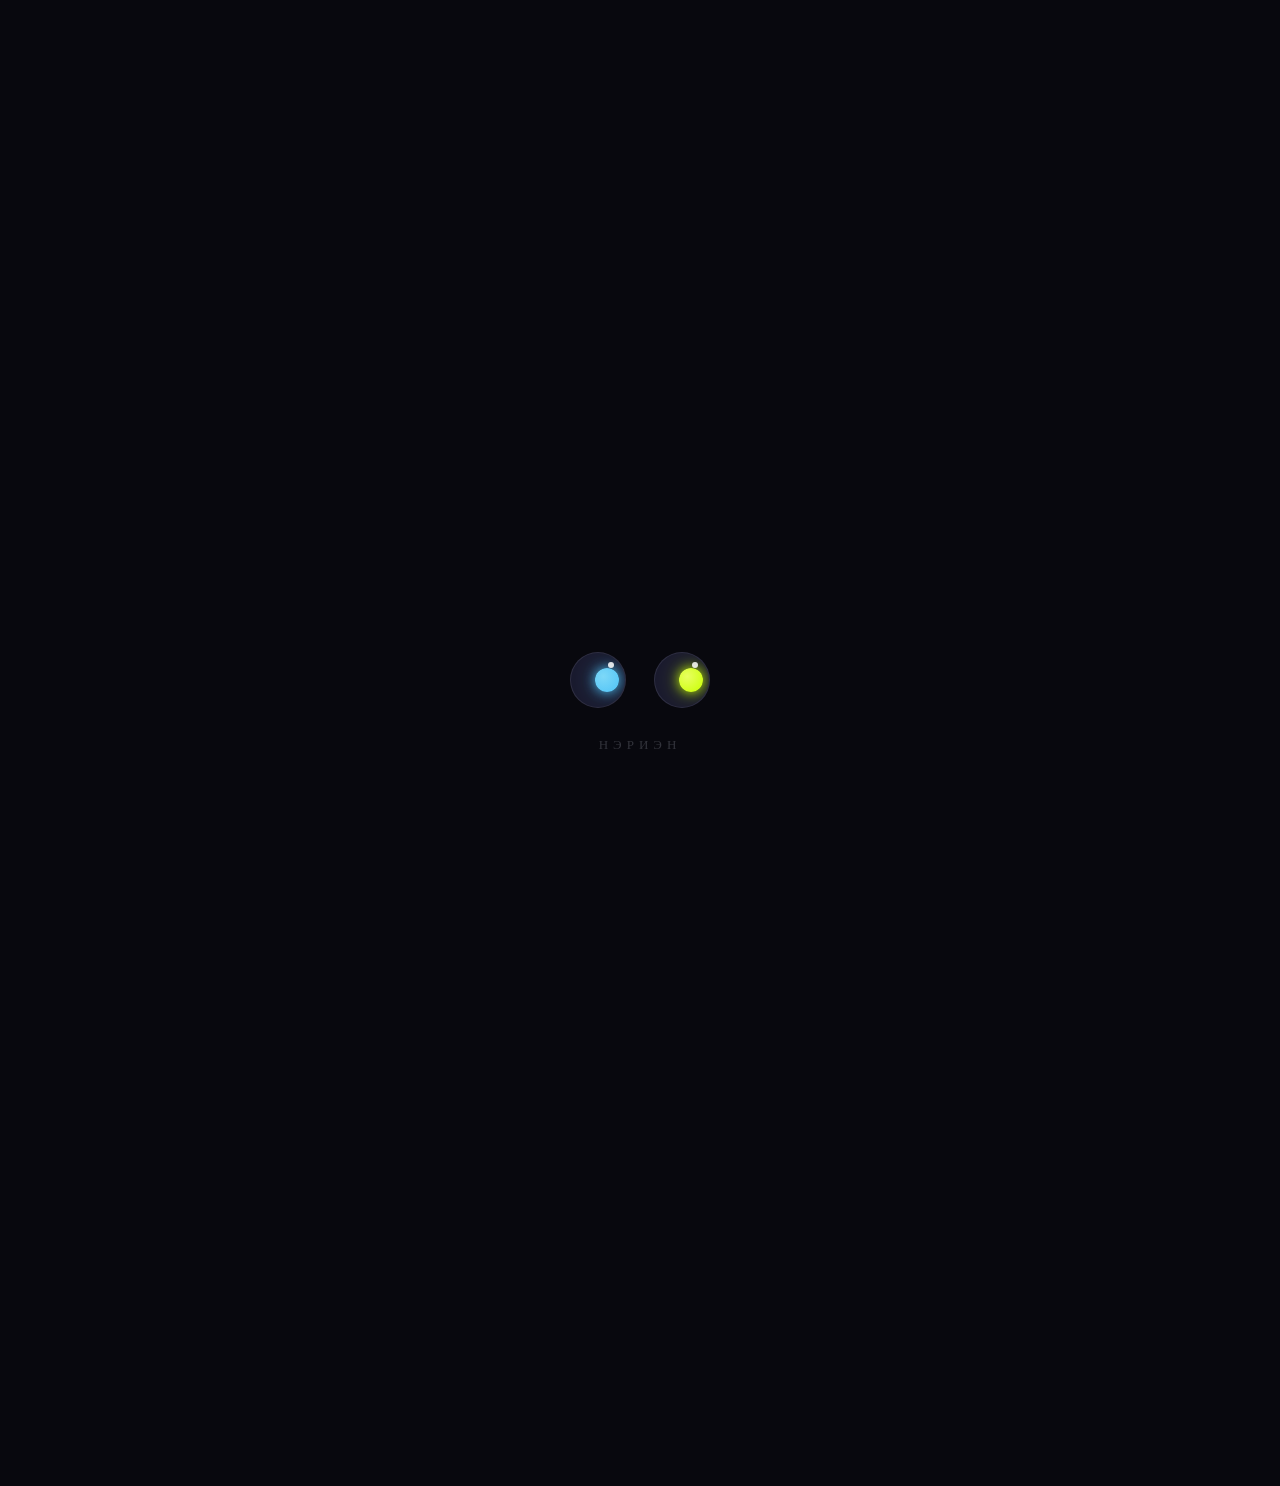
==== commit e6a365a6: "- прогрузка страничек поменялась; - добавлена ссылка на дискорд;" ====
--- a/docs/games.html
+++ b/docs/games.html
@@ -37,6 +37,7 @@
   </div>
   <div class="nav-right">
     <div class="nav-live"><span class="live-dot"></span>Offline</div>
+    <a class="discord-link" href="https://discord.gg/pg3RjyVv" target="_blank" title="Discord">dc</a>
     <button class="burger" id="burger" aria-label="Меню"><span></span><span></span><span></span></button>
     <button class="theme-toggle" id="theme-toggle" title="Сменить тему">
       <div class="toggle-icons"><span>🌙</span><span>☀️</span></div>
--- a/docs/style.css
+++ b/docs/style.css
@@ -563,4 +563,137 @@
   .traits { grid-template-columns: 1fr; }
   .hero-actions { flex-direction: column; }
   .btn-p, .btn-s { text-align: center; }
-}+}
+
+/* Discord */
+.discord-link {
+  font-size: 10px;
+  letter-spacing: 2px;
+  text-transform: uppercase;
+  color: var(--text-faint);
+  text-decoration: none;
+  padding: 5px 10px;
+  border: 1px solid var(--border);
+  border-radius: 2px;
+  transition: all .2s;
+  background: var(--card-bg);
+}
+.discord-link:hover {
+  border-color: rgba(114,137,218,0.5);
+  color: #7289da;
+  background: rgba(114,137,218,0.08);
+}
+
+/* ===================== PAGE TRANSITION ===================== */
+body {
+  animation: pageIn .5s cubic-bezier(.4,0,.2,1) both;
+}
+@keyframes pageIn {
+  from {
+    opacity: 0;
+    transform: scale(.98);
+  }
+  to {
+    opacity: 1;
+    transform: scale(1);
+  }
+}
+
+/* Плавный уход при переходе */
+body.page-exit {
+  animation: pageOut .3s cubic-bezier(.4,0,.2,1) forwards;
+}
+@keyframes pageOut {
+  from {
+    opacity: 1;
+    transform: scale(1);
+  }
+  to {
+    opacity: 0;
+    transform: scale(.98);
+  }
+}
+
+/* ===================== ЛОАДЕР С ГЛАЗАМИ ===================== */
+.eyes-loader {
+  position: fixed;
+  inset: 0;
+  z-index: 9999;
+  display: flex;
+  flex-direction: column;
+  align-items: center;
+  justify-content: center;
+  padding-bottom: 80px;
+  gap: 28px;
+  opacity: 1;
+  transition: opacity .6s ease;
+}
+/* Тёмная тема */
+body.dark .eyes-loader { background: #08080e; }
+/* Светлая тема */
+body.light .eyes-loader { background: #f0ede6; }
+
+.eyes-loader.fade-out {
+  opacity: 0;
+  pointer-events: none;
+}
+.eyes-loader.hidden { display: none; }
+
+.loader-eyes {
+  display: flex;
+  gap: 28px;
+  align-items: center;
+}
+.loader-eye {
+  position: relative;
+  width: 56px;
+  height: 56px;
+  border-radius: 50%;
+  display: flex;
+  align-items: center;
+  justify-content: center;
+  overflow: hidden;
+}
+body.dark .loader-eye {
+  background: #1a1a2e;
+  border: 1.5px solid rgba(221,224,240,0.1);
+}
+body.light .loader-eye {
+  background: #e0ddd6;
+  border: 1.5px solid rgba(26,26,46,0.12);
+}
+
+.loader-pupil {
+  width: 24px;
+  height: 24px;
+  border-radius: 50%;
+  position: absolute;
+  transition: transform .6s cubic-bezier(.4,0,.2,1);
+}
+.loader-pupil-l {
+  background: radial-gradient(circle at 35% 35%, #7dd8f8, #4fc3f7);
+  box-shadow: 0 0 12px rgba(79,195,247,0.9), 0 0 24px rgba(79,195,247,0.4);
+}
+.loader-pupil-r {
+  background: radial-gradient(circle at 35% 35%, #e8ff60, #c8ff00);
+  box-shadow: 0 0 12px rgba(200,255,0,0.9), 0 0 24px rgba(200,255,0,0.4);
+}
+.loader-shine {
+  width: 6px;
+  height: 6px;
+  border-radius: 50%;
+  background: rgba(255,255,255,0.85);
+  position: absolute;
+  top: 9px;
+  right: 11px;
+  pointer-events: none;
+  z-index: 2;
+}
+.loader-name {
+  font-family: 'Cinzel', serif;
+  font-size: 13px;
+  letter-spacing: 5px;
+  text-transform: uppercase;
+}
+body.dark .loader-name { color: rgba(221,224,240,0.2); }
+body.light .loader-name { color: rgba(26,26,46,0.2); }
